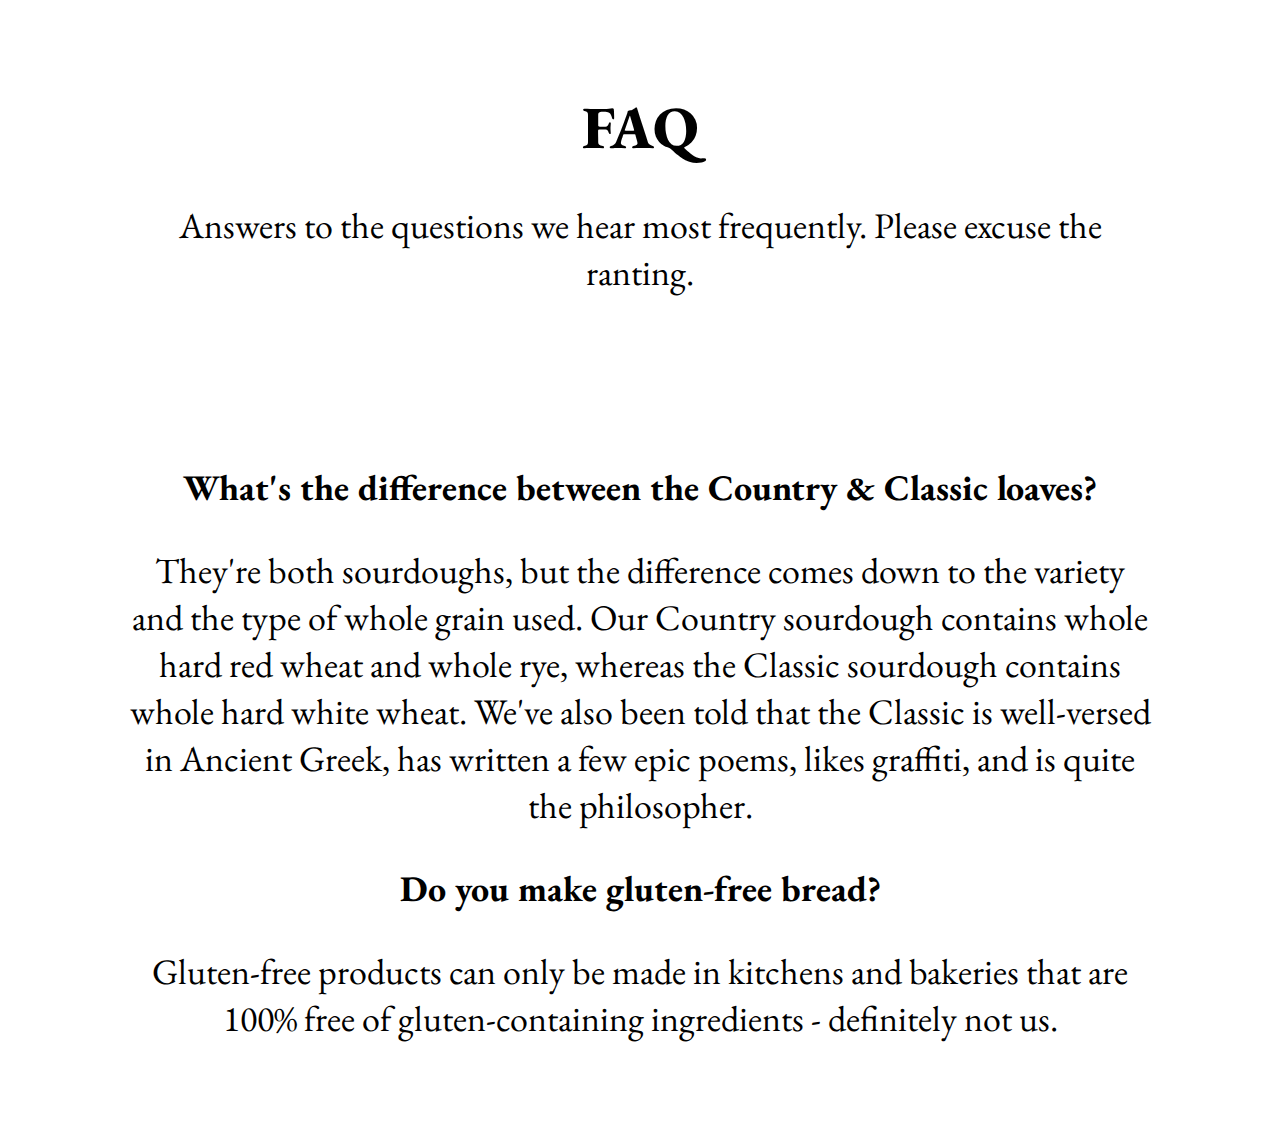
==== faq/index.html @ de00abee "scaled text" ====
<!DOCTYPE html>
<html lang="en">
<head>
  <meta charset="utf-8">
  <meta name="viewport" content="width=device-width">
  <meta name="Description" content="No pies. No cakes. No Squaw. No Sheepherders bread.">
  <title>Village Bread - FAQ</title>
  <link rel="stylesheet" href="/style.css"/>
  <link rel="preconnect" href="https://fonts.googleapis.com">
  <link rel="preconnect" href="https://fonts.gstatic.com" crossorigin>
  <link href="https://fonts.googleapis.com/css2?family=EB+Garamond:wght@400;800&display=swap" rel="stylesheet">
</head>
<body>
  <div class="grid">
    <div class="item">
      <h1>FAQ</h1>
      <p>
      Answers to the questions we hear most frequently. Please excuse the ranting.
      </p>
    </div>
    <div class="item">
      <p>
        <strong>
        What&apos;s the difference between the Country &amp; Classic loaves?
        </strong>
      </p>
      <p>They&apos;re both sourdoughs, but the difference comes down to the variety and the type of whole grain used. Our Country sourdough contains whole hard red wheat and whole rye, whereas the Classic sourdough contains whole hard white wheat. We&apos;ve also been told that the Classic is well-versed in Ancient Greek, has written a few epic poems, likes graffiti, and is quite the philosopher.</p>
      <p>
        <strong>
        Do you make gluten-free bread?
        </strong>
      </p>
      <p>
      Gluten-free products can only be made in kitchens and bakeries that are 100% free of gluten-containing ingredients - definitely not us.
      </p>
    </div>
  </div>
</body>
</html>
---- style.css ----
/* https://blog.logrocket.com/flexible-layouts-without-media-queries/ */
* {
  --fluid-size: var(--min-font-size) * 1px + (var(--max-font-size) - var(--min-font-size)) * ((100vw - 420px) / (1200 - 420));
}

.grid {
  --gap: 0px;
  display: grid;
  gap: var(--gap);

  /* Using clamp() */
  grid-template-columns:
    repeat(
      auto-fit,
      minmax(
        clamp(
          100% - var(--gap),
          (50rem - 100%) * 999,
          100%),
        1fr
      )
    );
}

.item {
  padding: 3rem 8rem;
  text-align: center;
}

.logo {
  width: 7rem;
}

body {
  padding: 0;
  margin: 0;
  font-family: 'EB Garamond', serif;
  font-weight: 400;
}

h1, h2 {
  font-weight: 800;
  margin-bottom: 0.5rem;
}

h1, h2, p, li {
  font-size:
    clamp(
        var(--min-font-size) * 1px,
        var(--fluid-size),
        var(--max-font-size) * 1px
    );
}

h1 {
  --min-font-size: 30;
  --max-font-size: 60;
}

h2 {
  --min-font-size: 24;
  --max-font-size: 48;
}

p {
  --min-font-size: 18;
  --max-font-size: 36;
}

li {
  --min-font-size: 14;
  --max-font-size: 28;
}

a {
  color: #000;
}

a:hover {
  color: #444;
}
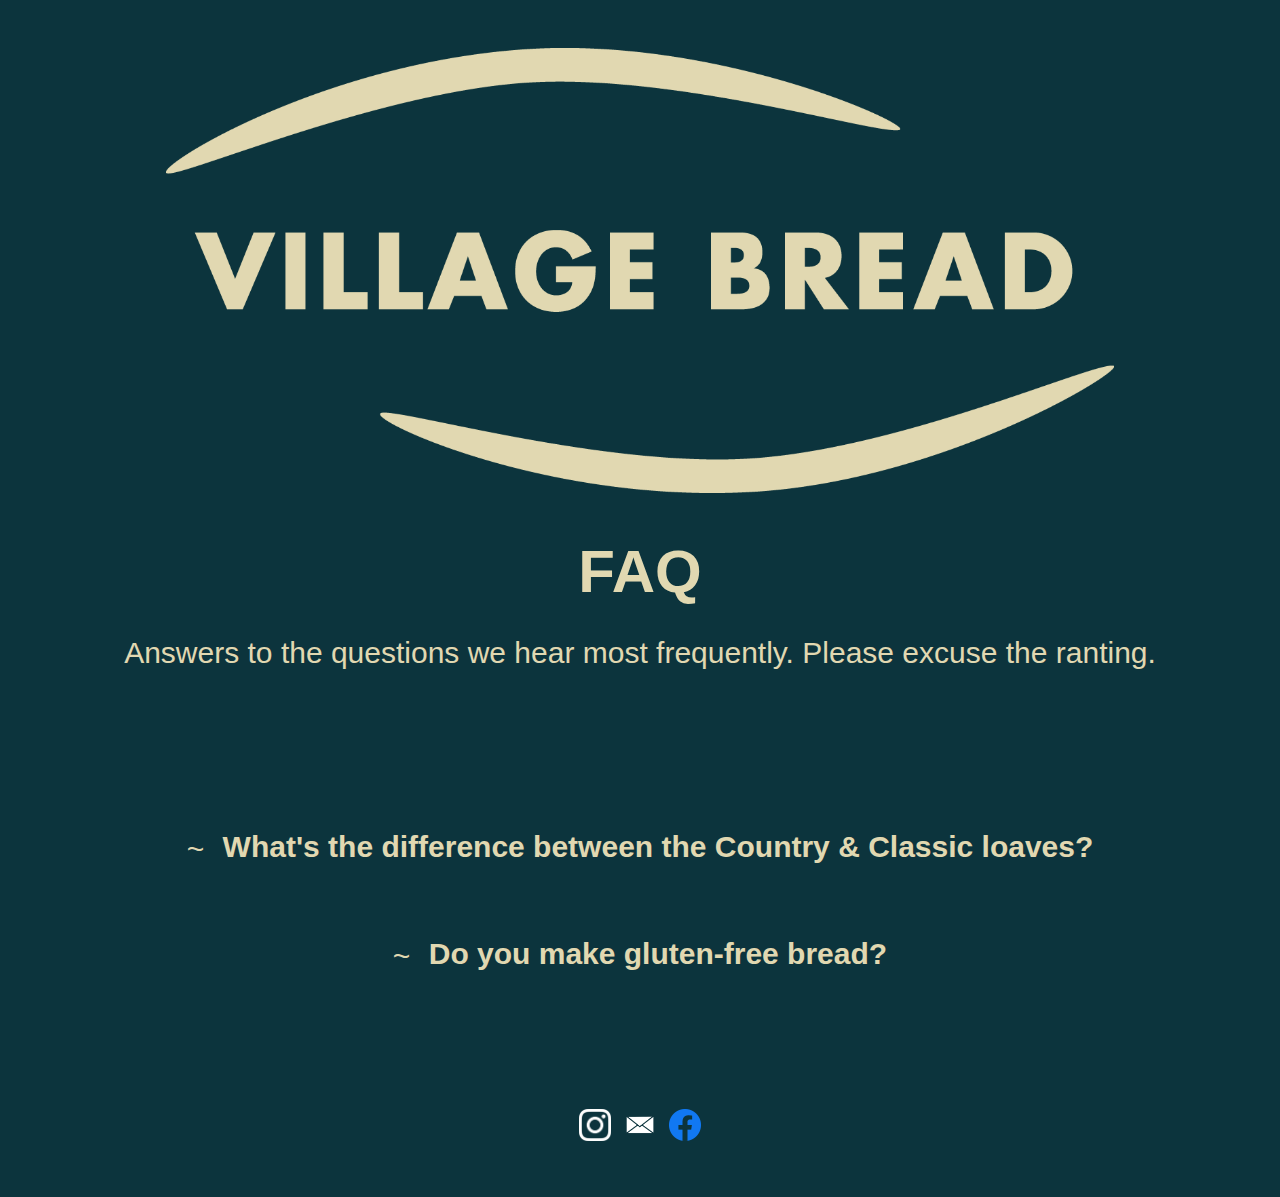
==== commit 590dc973: "accordian faq" ====
--- a/faq/index.html
+++ b/faq/index.html
@@ -13,26 +13,54 @@
 <body>
   <div class="grid">
     <div class="item">
+      <a href="/">
+        <img src="/assets/logo.png" alt="Village Bread">
+      </a>
       <h1>FAQ</h1>
       <p>
       Answers to the questions we hear most frequently. Please excuse the ranting.
       </p>
     </div>
     <div class="item">
-      <p>
-        <strong>
-        What&apos;s the difference between the Country &amp; Classic loaves?
-        </strong>
-      </p>
-      <p>They&apos;re both sourdoughs, but the difference comes down to the variety and the type of whole grain used. Our Country sourdough contains whole hard red wheat and whole rye, whereas the Classic sourdough contains whole hard white wheat. We&apos;ve also been told that the Classic is well-versed in Ancient Greek, has written a few epic poems, likes graffiti, and is quite the philosopher.</p>
-      <p>
-        <strong>
-        Do you make gluten-free bread?
-        </strong>
-      </p>
-      <p>
-      Gluten-free products can only be made in kitchens and bakeries that are 100% free of gluten-containing ingredients - definitely not us.
-      </p>
+      <section class="accordion">
+        <input type="checkbox" name="collapse" id="handle1">
+        <p class="handle">
+          <label for="handle1">
+            <strong>
+            What&apos;s the difference between the Country &amp; Classic loaves?
+            </strong>
+          </label>
+        </p>
+        <div class="content">
+          <p>They&apos;re both sourdoughs, but the difference comes down to the variety and the type of whole grain used. Our Country sourdough contains whole hard red wheat and whole rye, whereas the Classic sourdough contains whole hard white wheat. We&apos;ve also been told that the Classic is well-versed in Ancient Greek, has written a few epic poems, likes graffiti, and is quite the philosopher.</p>
+        </div>
+      </section>
+      <section class="accordion">
+        <input type="checkbox" name="collapse" id="handle2">
+        <p class="handle">
+          <label for="handle2">
+           <strong>
+             Do you make gluten-free bread?
+           </strong>
+          </label>
+        </p>
+        <div class="content">
+          <p>Gluten-free products can only be made in kitchens and bakeries that are 100% free of gluten-containing ingredients - definitely not us.</p>
+        </div>
+      </section>
+    </div>
+    <div class="item">
+      <div class="box">
+        <a href="https://www.instagram.com/villagebreadcalimesa/">
+          <img class="social" src="/assets/ig.png" alt="instagram">
+        </a>
+        <a href="mailto:info@villagebreadcalimesa.com">
+          <img style="width: 50px;" src="/assets/email.png">
+        </a>
+        <a href="https://www.facebook.com/villagebreadcalimesa/">
+          <img class="social" src="/assets/face.png" alt="facebook">
+        </a>
+      </div>
     </div>
   </div>
 </body>
--- a/style.css
+++ b/style.css
@@ -23,8 +23,12 @@
 }
 
 .item {
-  padding: 3rem 8rem;
+  padding: 3rem;
   text-align: center;
+}
+
+.item img {
+  max-width: 80%;
 }
 
 .logo {
@@ -34,7 +38,9 @@
 body {
   padding: 0;
   margin: 0;
-  font-family: 'EB Garamond', serif;
+  background-color: #0c343d;
+  color: #e1d8b1;
+  font-family: 'Noto Sans', sans-serif;
   font-weight: 400;
 }
 
@@ -53,29 +59,74 @@
 }
 
 h1 {
-  --min-font-size: 30;
+  --min-font-size: 40;
   --max-font-size: 60;
 }
 
 h2 {
   --min-font-size: 24;
-  --max-font-size: 48;
+  --max-font-size: 36;
 }
 
 p {
   --min-font-size: 18;
-  --max-font-size: 36;
+  --max-font-size: 30;
 }
 
 li {
   --min-font-size: 14;
-  --max-font-size: 28;
+  --max-font-size: 24;
 }
 
 a {
-  color: #000;
+  color: #e1d8b1;
 }
 
 a:hover {
-  color: #444;
+  color: #fff2cc;
 }
+
+.box {
+  display: flex;
+  justify-content: center;
+  align-items: center;
+}
+
+.social {
+  width: 40px;
+}
+
+/* FAQ - adapted from https://codeconvey.com/html-expand-collapse-text-without-javascript/ */
+.accordion > input[name="collapse"] {
+  display: none;
+}
+
+.accordion .content {
+  overflow: hidden;
+  height: 0;
+  transition: 0.5s;
+}
+
+.accordion label {
+  cursor: pointer;
+}
+
+.accordion .handle label:before {
+  content: "~";
+  display: inline-block;
+  margin-right: 10px;
+  line-height: 1.556em;
+  vertical-align: middle;
+  transition: 0.4s;
+}
+
+.accordion > input[name="collapse"]:checked ~ .handle label:before {
+    transform: rotate(180deg);
+    transform-origin: center;
+    transition: 0.4s;
+}
+
+.accordion > input[name="collapse"]:checked ~ .content {
+  height: 280px;
+  transition: height 0.5s;
+}
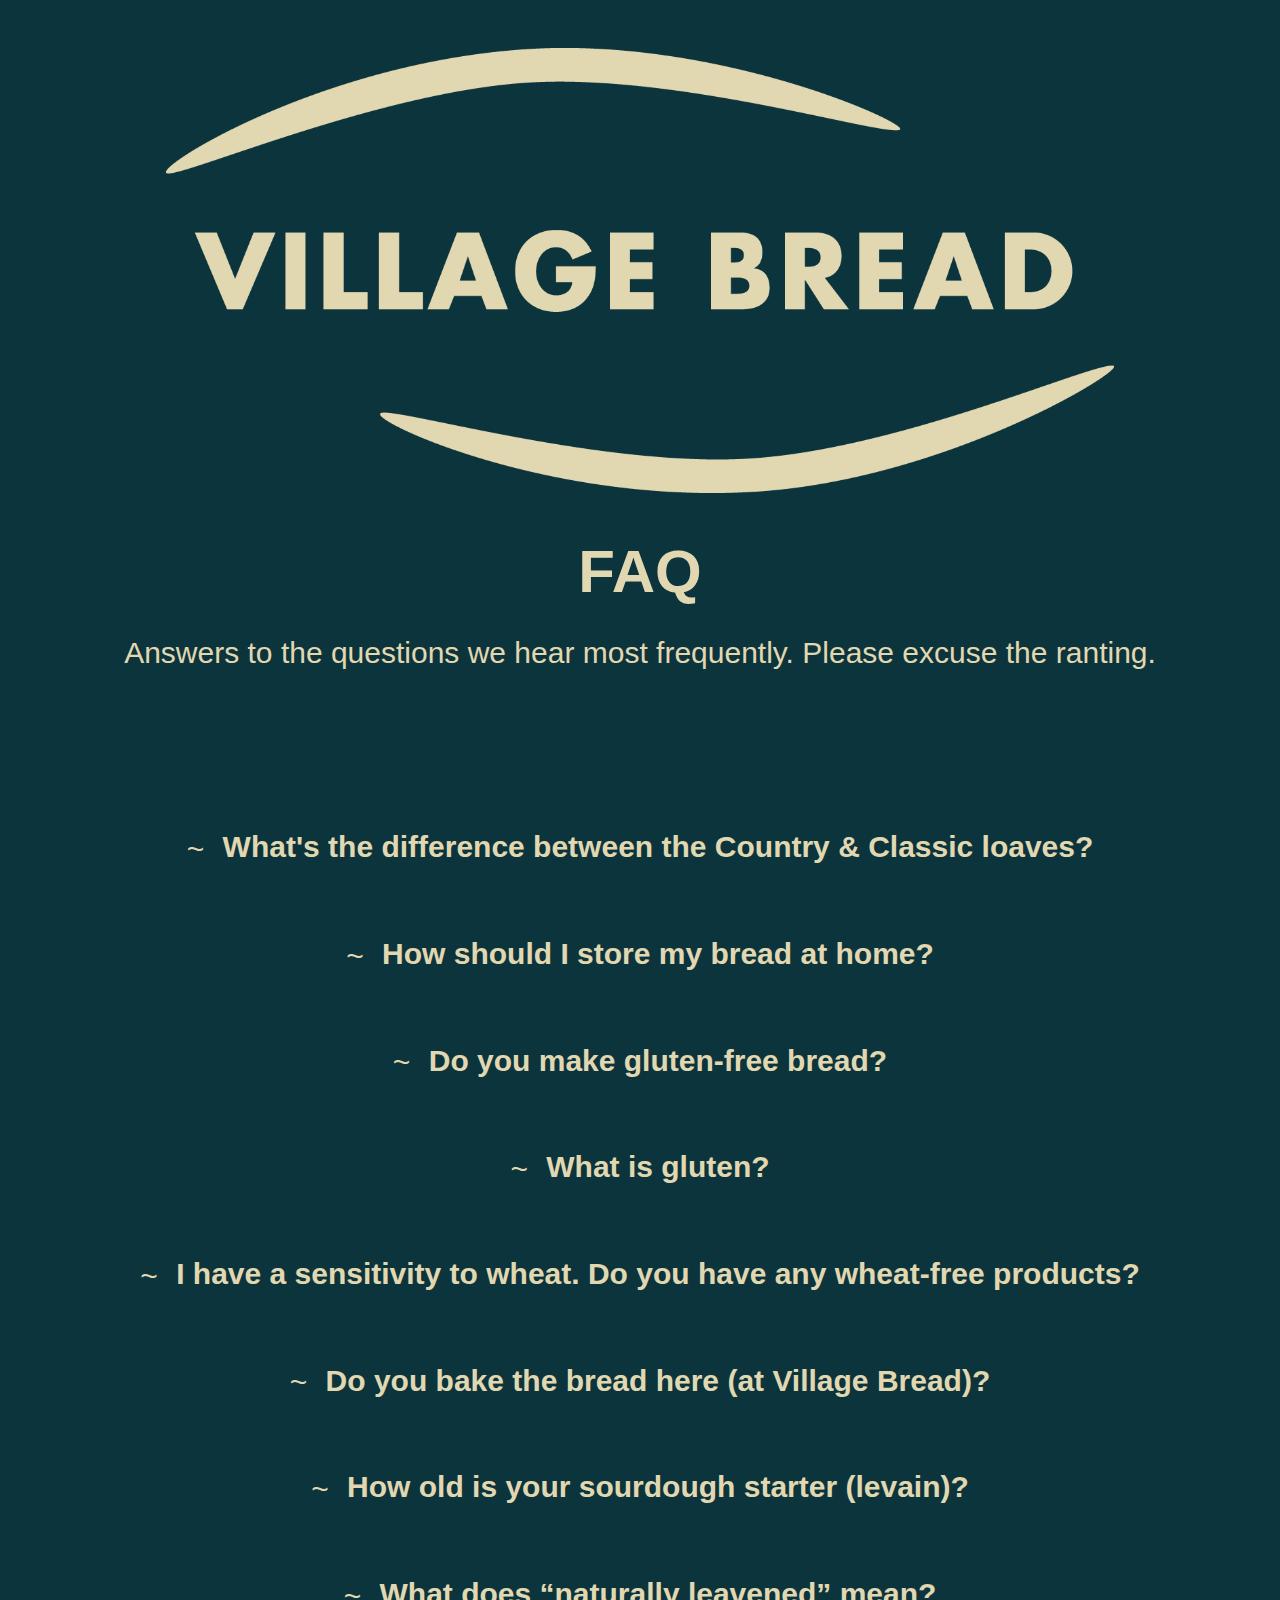
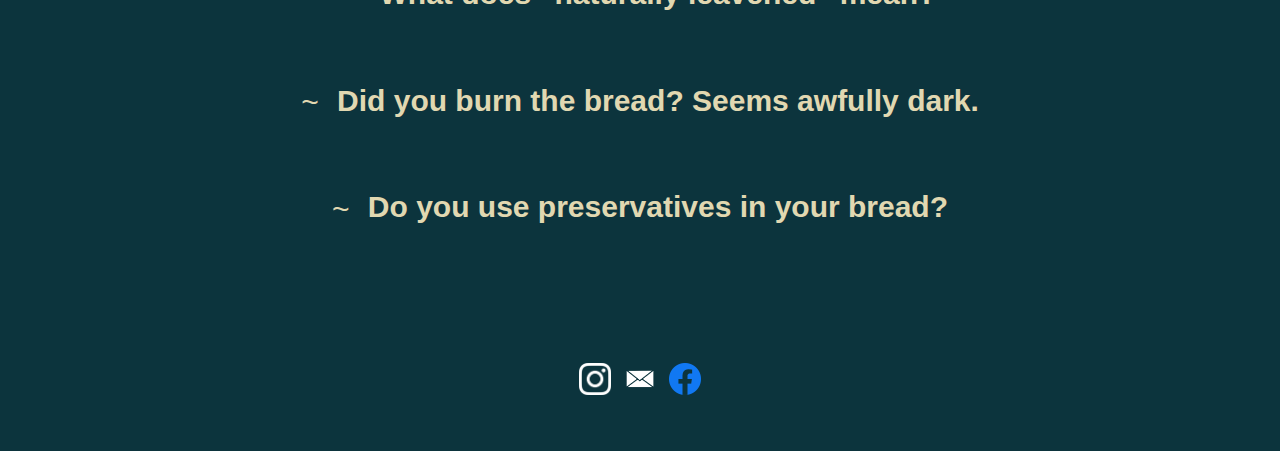
==== commit 0aaab9dc: "10 (for now)" ====
--- a/faq/index.html
+++ b/faq/index.html
@@ -39,6 +39,19 @@
         <input type="checkbox" name="collapse" id="handle2">
         <p class="handle">
           <label for="handle2">
+            <strong>
+              How should I store my bread at home?
+            </strong>
+          </label>
+        </p>
+        <div class="content">
+          <p>If you purchased it sliced (1) keep it in the bag you are provided at room temperature for several days or (2) keep it frozen and toast as you need it. If you purchased it unsliced, (1) keep it in a paper bag at room temperature for several days or (2) keep some frozen until you need it. The frozen portion should be wrapped in plastic - thaw it in the same plastic overnight at room temperature. Keeping bread in the refrigerator will make it stale much faster!</p>
+        </div>
+      </section>
+      <section class="accordion">
+        <input type="checkbox" name="collapse" id="handle3">
+        <p class="handle">
+          <label for="handle3">
            <strong>
              Do you make gluten-free bread?
            </strong>
@@ -46,6 +59,97 @@
         </p>
         <div class="content">
           <p>Gluten-free products can only be made in kitchens and bakeries that are 100% free of gluten-containing ingredients - definitely not us.</p>
+        </div>
+      </section>
+      <section class="accordion">
+        <input type="checkbox" name="collapse" id="handle4">
+        <p class="handle">
+          <label for="handle4">
+           <strong>
+            What is gluten?
+           </strong>
+          </label>
+        </p>
+        <div class="content">
+          <p>Gluten is protein found in wheat, rye, barley and a number of other grains processed in facilities that mill or roll wheat. Actually, it&apos;s a combination of a couple of proteins, but they act as one in when mixed together in water. A very small percentage of people worldwide have a serious medical condition (Celiac disease) which can lead to serious illness after ingesting gluten. Some people who have Gluten Sensitivity are able to eat certain gluten-forming grains (such as spelt) with no symptoms, but we suggest seeking advice from medical professionals before making any decisions to eat gluten-containing bread. We&apos;re bakers, not medical experts. But we do know that someone with Celiac disease shouldn&apos;t even walk into a bakery that deals with gluten anyhow.</p>
+        </div>
+      </section>
+      <section class="accordion">
+        <input type="checkbox" name="collapse" id="handle5">
+        <p class="handle">
+          <label for="handle5">
+           <strong>
+            I have a sensitivity to wheat. Do you have any wheat-free products?
+           </strong>
+          </label>
+        </p>
+        <div class="content">
+          <p>Not really. We specialize in producing traditional breads which use wheat or wheat-relatives (like rye and spelt) as a primary ingredient, we cannot guarantee that cross-contamination has not occurred in our bakery. On a side note, you might want to see if you&apos;re really allergic to “wheat”, or if its the artificial enrichments added to most commodity flours (to earn the government subsidy) or possibly even the modern crops grown by "big flour" which were selected for their ease of growth and chemical resistance.</p>
+        </div>
+      </section>
+      <section class="accordion">
+        <input type="checkbox" name="collapse" id="handle6">
+        <p class="handle">
+          <label for="handle6">
+           <strong>
+            Do you bake the bread here (at Village Bread)?
+           </strong>
+          </label>
+        </p>
+        <div class="content">
+          <p>Not only do we bake it here, we also mix our dough from very simple ingredients.</p>
+        </div>
+      </section>
+      <section class="accordion">
+        <input type="checkbox" name="collapse" id="handle7">
+        <p class="handle">
+          <label for="handle7">
+           <strong>
+            How old is your sourdough starter (levain)?
+           </strong>
+          </label>
+        </p>
+        <div class="content">
+          <p>That&apos;s a personal question for the community of microbes that live (and die) very frequently in our levain (sourdough culture), but we&apos;ll try to make this easy on you. We began culturing our levain from stone-milled whole grain organic California-grown hard red wheat in May 2016, about two months before we opened our doors. And don&apos;t go thinking that the age of a levain makes it any better like a fine wine or something like that. The levain is a community of yeasts & bacteria which is always changing it&apos;s composition based on the environment - it&apos;s the regularity of feeding, careful control of water and air temperature, and quality of grains that make all the difference. Each time a levain is fed, a large portion is removed. Think about it - all those microorganisms (yeast and bacteria) are reproducing & dying at a pretty fast rate. So it turns out that the 500 year-old sourdough starter Great Uncle Boris brought from the Motherland has definitely been replaced with localized microorganisms from being fed with whatever flour is available. However, the story of Great Uncle Boris definitely brings a certain romantic quality to that starter, and we appreciate that!</p>
+        </div>
+      </section>
+      <section class="accordion">
+        <input type="checkbox" name="collapse" id="handle8">
+        <p class="handle">
+          <label for="handle8">
+           <strong>
+            What does “naturally leavened” mean?
+           </strong>
+          </label>
+        </p>
+        <div class="content">
+          <p>Naturally leavened (or wild-leavened) breads are all sourdoughs, since they do not contain any added commercially produced yeast of any kind. These types of loaves are made by propagating naturally occurring yeast cells from the surface of grains or fruit. We like the term naturally leavened instead of sourdough since our bread tends to be mildly sour at most. The sour flavor of sourdoughs comes from the accumulation of lactic & acetic acid producing bacteria which flourish alongside wild yeast populations in a sourdough levain (starter). We like grain-flavored bread, not vitamin-C tablet flavored bread, so our methods aim to produce less sour flavors (which used to be considered a flaw). And keep in mind that some bakeries make “sourdough” loaves that are not naturally leavened, sometimes including ingredients such as vinegar to create a “sour flavor” along with commercial yeast to ensure fast fermentation.</p>
+        </div>
+      </section>
+      <section class="accordion">
+        <input type="checkbox" name="collapse" id="handle9">
+        <p class="handle">
+          <label for="handle9">
+           <strong>
+            Did you burn the bread? Seems awfully dark.
+           </strong>
+          </label>
+        </p>
+        <div class="content">
+          <p>Nope, we did that on purpose in our deck oven to provide our customers with a superior and traditional product. The bold bake is due to the <a href="https://en.wikipedia.org/wiki/Maillard_reaction">Maillard Reaction</a> in combination with the fresh whole grains in all of our products. Just as there are variations in roasting coffee beans, there are also variations in baking. We like the bold flavor of well-baked whole grains. This is the way bread was baked before the dawn of modern mass-production bread factories, and is still the way that real bakers bake their bread all around the world. If you&apos;d like a lighter-baked loaf, ask one of our bread slingers and they will try to accommodate.</p>
+        </div>
+      </section>
+      <section class="accordion">
+        <input type="checkbox" name="collapse" id="handle10">
+        <p class="handle">
+          <label for="handle10">
+           <strong>
+            Do you use preservatives in your bread?
+           </strong>
+          </label>
+        </p>
+        <div class="content">
+          <p>Never! We use traditional methods in our bread process, which naturally preserves our bread and increases the accessibility of the nutrients of the whole grains. We also do not receive any pre-processed dough, which is a disturbingly common method at many “bakeries” which offer “fresh-baked bread.” We&apos;re also proud to say that our bread will absolutely begin to mold after a few days at room temperature and stale very well in a refrigerator. We suggest eating the bread within 2-3 days of purchase (keep it in a paper bag) or freezing the portion that won&apos;t be consumed quickly (in wax paper or a plastic bag), then thaw it overnight when you&apos;re ready to finish it. You can also toast pre-sliced frozen bread straight from the freezer.</p>
         </div>
       </section>
     </div>
--- a/style.css
+++ b/style.css
@@ -127,6 +127,6 @@
 }
 
 .accordion > input[name="collapse"]:checked ~ .content {
-  height: 280px;
+  height: unset; /* how to animate variable height? */
   transition: height 0.5s;
 }
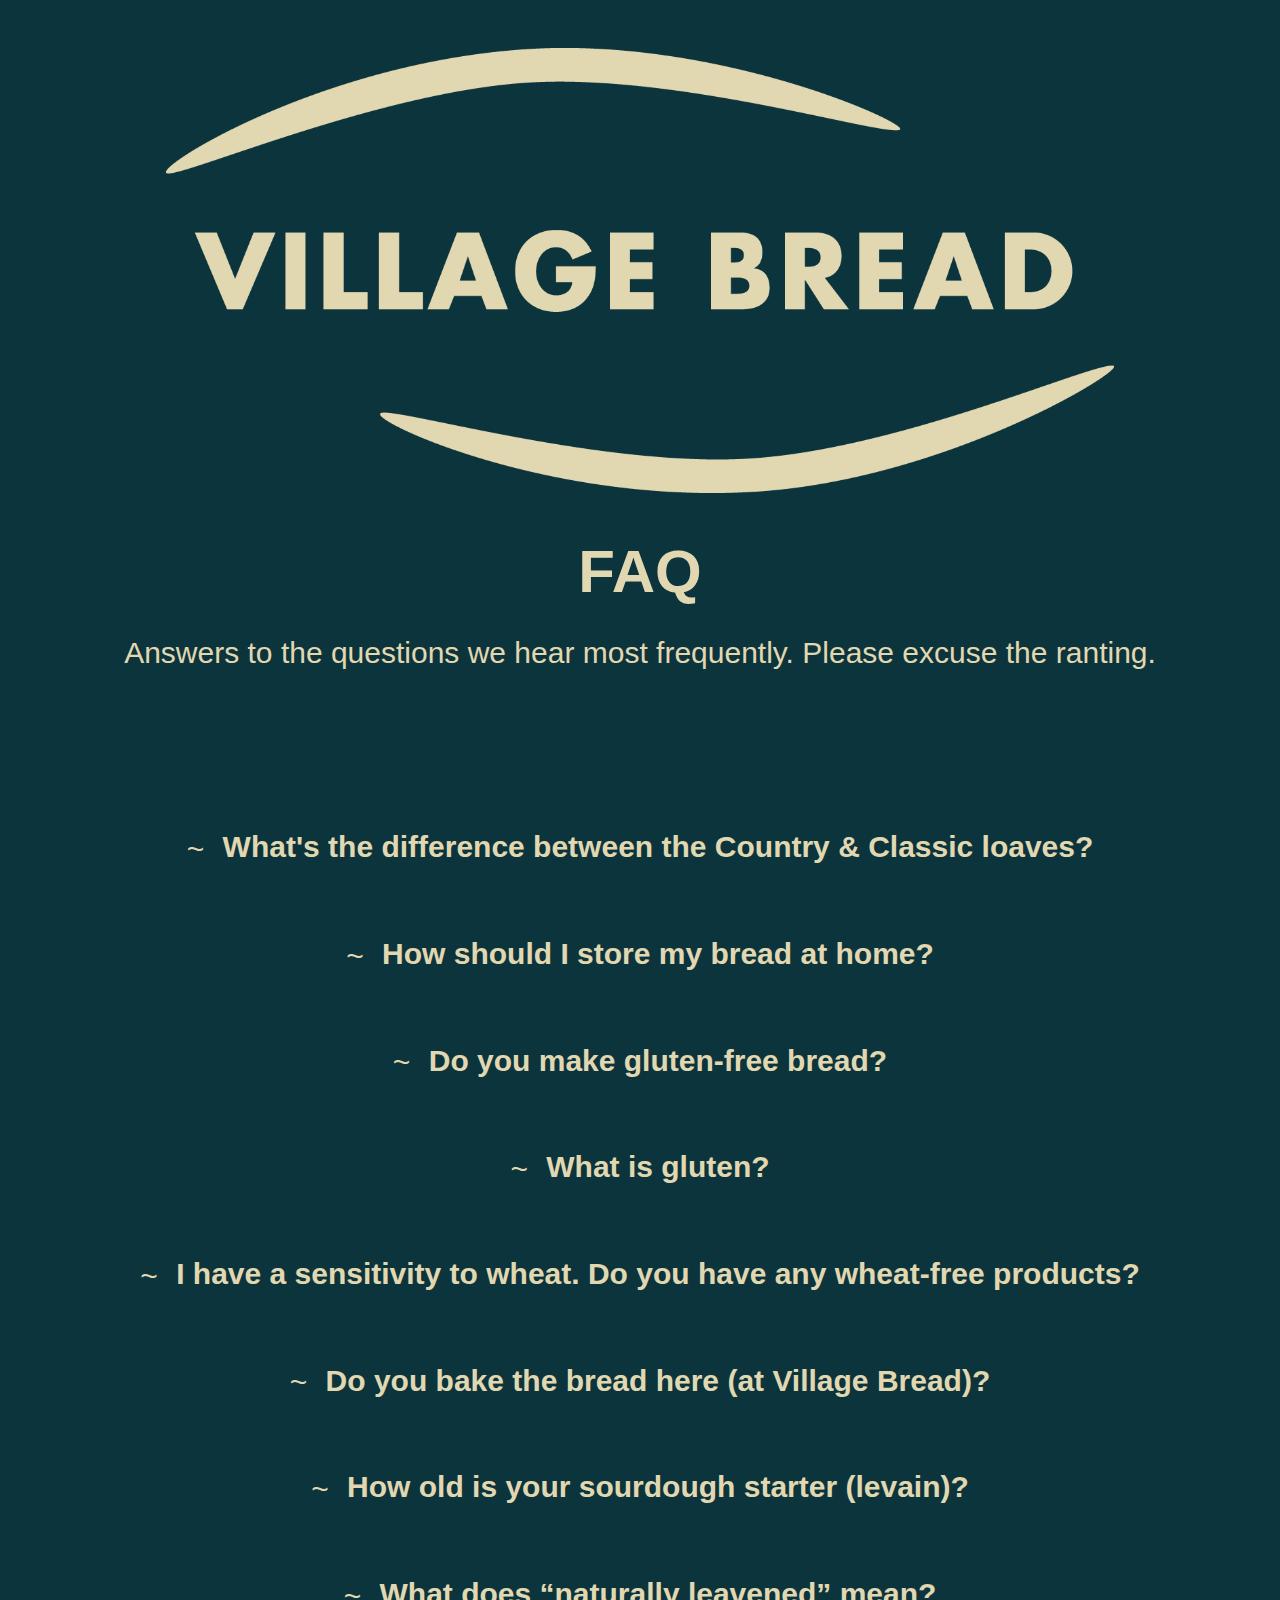
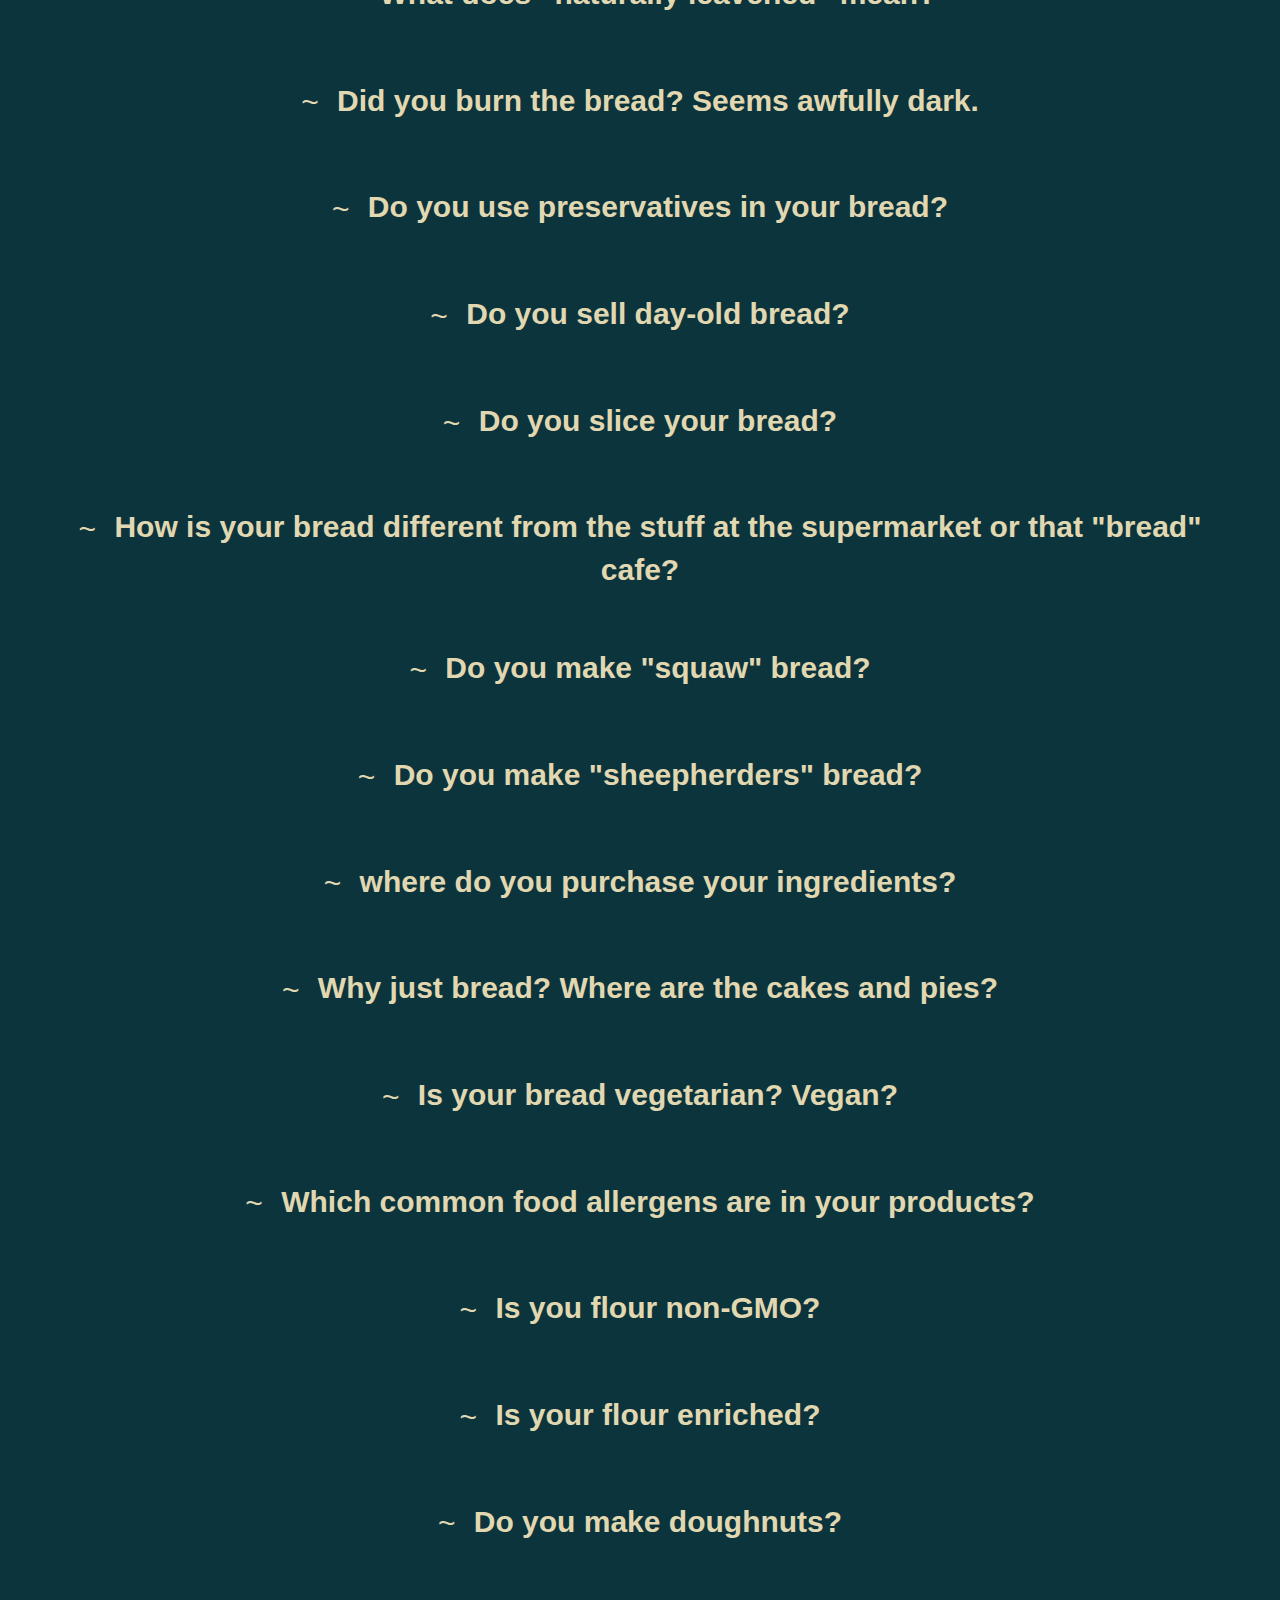
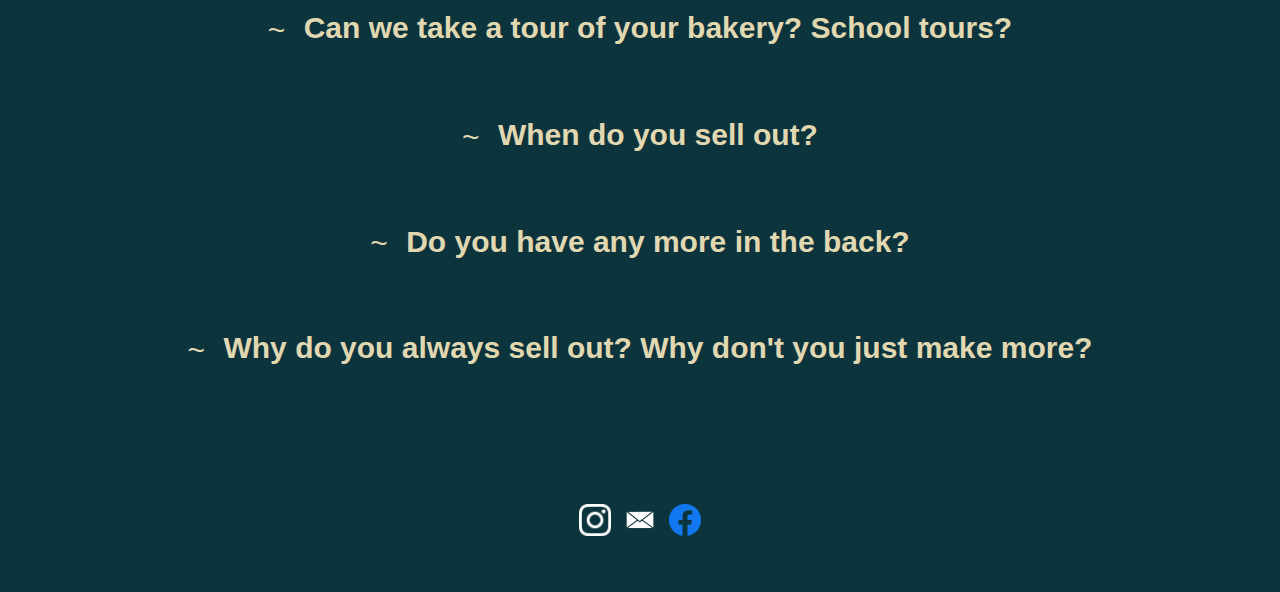
==== commit 8289d2a7: "the rest of the FAQ" ====
--- a/faq/index.html
+++ b/faq/index.html
@@ -152,6 +152,198 @@
           <p>Never! We use traditional methods in our bread process, which naturally preserves our bread and increases the accessibility of the nutrients of the whole grains. We also do not receive any pre-processed dough, which is a disturbingly common method at many “bakeries” which offer “fresh-baked bread.” We&apos;re also proud to say that our bread will absolutely begin to mold after a few days at room temperature and stale very well in a refrigerator. We suggest eating the bread within 2-3 days of purchase (keep it in a paper bag) or freezing the portion that won&apos;t be consumed quickly (in wax paper or a plastic bag), then thaw it overnight when you&apos;re ready to finish it. You can also toast pre-sliced frozen bread straight from the freezer.</p>
         </div>
       </section>
+      <section class="accordion">
+        <input type="checkbox" name="collapse" id="handle11">
+        <p class="handle">
+          <label for="handle11">
+           <strong>Do you sell day-old bread?
+           </strong>
+          </label>
+        </p>
+        <div class="content">
+          <p>Nope. We make our bread everyday in our bakery. Items that we don't sell (which is rare) are often donated to a local food pantry.</p>
+        </div>
+      </section>
+      <section class="accordion">
+        <input type="checkbox" name="collapse" id="handle12">
+        <p class="handle">
+          <label for="handle12">
+           <strong>Do you slice your bread?
+           </strong>
+          </label>
+        </p>
+        <div class="content">
+          <p>We will gladly slice properly-cooled bread upon request to around a 1/2″ thickness. However, we believe that pre-slicing bread has a detrimental effect on flavor and texture. Unsliced bread just might be the best thing since sliced bread if you have a good bread knife, cutting board and knife skills.</p>
+        </div>
+      </section>
+      <section class="accordion">
+        <input type="checkbox" name="collapse" id="handle13">
+        <p class="handle">
+          <label for="handle13">
+           <strong>How is your bread different from the stuff at the supermarket or that "bread" cafe?
+           </strong>
+          </label>
+        </p>
+        <div class="content">
+          <p>Unlike most non-artisan or fake "artisan" bakeries, we actually follow the entire bread baking process in our bakery using heritage and organic grains as often as possible. We have very few pieces of equipment, which means the bakers constantly monitor the entire fermentation process. We don't use any preservatives, we refuse to use bleached flour, we use a low-impact mixing processes, and are admirers the methods of <a href="https://en.wikipedia.org/wiki/Raymond_Calvel">Raymond Calvel</a>. We use top-notch ingredients (ask us about them) and care more about the source and skill it takes to produce all of these ingredients. We know our miller, and our miller knows the grain farmers. We know our egg farmer and honey producer. We know our olive oil grower and producer. We know our produce farmers too. Ask that other bakery if they have these relationships.</p>
+        </div>
+      </section>
+      <section class="accordion">
+        <input type="checkbox" name="collapse" id="handle14">
+        <p class="handle">
+          <label for="handle14">
+           <strong>Do you make "squaw" bread?
+           </strong>
+          </label>
+        </p>
+        <div class="content">
+          <p>Eeeeeeewwwww, no way! We're not that kind of bakery. #CancelSquaw</p>
+        </div>
+      </section>
+      <section class="accordion">
+        <input type="checkbox" name="collapse" id="handle15">
+        <p class="handle">
+          <label for="handle15">
+           <strong>Do you make "sheepherders" bread?
+           </strong>
+          </label>
+        </p>
+        <div class="content">
+          <p>Nope. That is a specialty of Schat's Bakery, based upon a Basque bread recipe. Read more about this bread of the sheepherding migrants from the <a href="https://en.wikipedia.org/wiki/Basque_Country_(greater_region)">Basque Country</a> on <a href="http://erickschatsbakery.com/">Schat's website</a>.</p>
+        </div>
+      </section>
+      <section class="accordion">
+        <input type="checkbox" name="collapse" id="handle16">
+        <p class="handle">
+          <label for="handle16">
+           <strong>where do you purchase your ingredients?
+           </strong>
+          </label>
+        </p>
+        <div class="content">
+          <p>Regionally and locally when feasible! If not, we at least want to know the origin (like a farmer) of each product. We use ingredients from local sources whenever possible: whole grains are from <a href="https://www.camascountrymill.com/">Camas Country Mill</a>, citrus from <a href="http://www.arnottfarms.com/">Arnott Farms,</a> berries and apples from Oak Glen, and our chocolate is crafted by <a href="http://www.parliamentchocolate.com/">Parliament Chocolate</a> in Redlands from single-origin cacao. Our raw wildflower honey is from <a href="https://colonyandkeeper.com/">Colony &amp; Keeper</a> in Redlands. We have a small number of products from local producers available at the bakery, including <a href="https://www.facebook.com/lucidroasters/">Lucid</a> coffee beans, <a href="https://parliamentchocolate.com/">chocolate bars</a>, and even <a href="http://www.goodiefarm.com/">fresh produce</a> from Goodie Farm once per week. We'd love to form more partnerships with other local or regional producers to incorporate into our products. If you are a local producer with a California State wholesale license or possess a Class B Cottage License, please <a href="mailto:info@villagebreadcalimesa.com">contact us</a> if you believe you have a product that we might find useful in our bakery.</p>
+        </div>
+      </section>
+      <section class="accordion">
+        <input type="checkbox" name="collapse" id="handle17">
+        <p class="handle">
+          <label for="handle17">
+           <strong>Why just bread? Where are the cakes and pies?
+           </strong>
+          </label>
+        </p>
+        <div class="content">
+          <p>Just bread? JUST BREAD??? Bread is food, daily food. Bread is our specialty! Bread has been a staple of human survival for thousands of years. Bread is an everyday food, not just for special occasions or cravings. We would rather leave the cakes and pie to the dedicated cake or pie professionals. We do have some non-bread items at our bakery, like whole grain cookies, croissants, danishes and brioches. But bread is in our name and we're sticking to it. Next time you're visiting your favorite cake shop, ask about their naturally-leavened hearth breads and heritage grains - they probably don't make any.</p>
+        </div>
+      </section>
+      <section class="accordion">
+        <input type="checkbox" name="collapse" id="handle18">
+        <p class="handle">
+          <label for="handle18">
+           <strong>Is your bread vegetarian? Vegan?
+           </strong>
+          </label>
+        </p>
+        <div class="content">
+          <p>The majority of our bread is plant-based (most sourdoughs, baguettes, Pain de mie, pretzels). The rest we believe is vegetarian (depending on how do you feel about eggs and dairy). Our challah loaves are made with eggs, but contain no dairy. We use no animal products in any of our hearth breads, unless it is indicated in the name on special loaves. Any items with added sugar (not too many of them) are prepared with fair-trade evaporated cane sugar or local raw honey (not beet sugar or corn syrup).</p>
+        </div>
+      </section>
+      <section class="accordion">
+        <input type="checkbox" name="collapse" id="handle19">
+        <p class="handle">
+          <label for="handle19">
+           <strong>Which common food allergens are in your products?
+           </strong>
+          </label>
+        </p>
+        <div class="content">
+          <p>Wheat along with rye, buckwheat, oats and seeds. Some of our items include dairy and/or eggs. We frequently use almonds; walnuts, pecans and hazelnuts occasionally. We are also soy and peanut free. We use olive oil to keep the dough from sticking to the bins while bulk fermenting.</p>
+        </div>
+      </section>
+      <section class="accordion">
+        <input type="checkbox" name="collapse" id="handle20">
+        <p class="handle">
+          <label for="handle20">
+           <strong>Is you flour non-GMO?
+           </strong>
+          </label>
+        </p>
+        <div class="content">
+          <p>Yes, and also certified organic when possible.</p>
+        </div>
+      </section>
+      <section class="accordion">
+        <input type="checkbox" name="collapse" id="handle21">
+        <p class="handle">
+          <label for="handle21">
+           <strong>Is your flour enriched?
+           </strong>
+          </label>
+        </p>
+        <div class="content">
+          <p>We do use some enriched flour in a number of our products, but our goal is to eliminate these someday. In the meantime, we strive to incorporate as much stone-milled whole-grain and unenriched organic flour into our products as we can afford. We do offer several items that are made entirely from unenriched organic grains: Country Sourdough, Whole Wheat Sourdough, Ancient Sourdough (Sat only), 30% Rye sourdough (Tue, Fri and Sat), Vollkornbrot, and all of our cookies.</p>
+        </div>
+      </section>
+      <section class="accordion">
+        <input type="checkbox" name="collapse" id="handle22">
+        <p class="handle">
+          <label for="handle22">
+           <strong>Do you make doughnuts?
+           </strong>
+          </label>
+        </p>
+        <div class="content">
+          <p>No. We don't fry anything here. We doubt that the donut shop makes loaves of bread.</p>
+        </div>
+      </section>
+      <section class="accordion">
+        <input type="checkbox" name="collapse" id="handle23">
+        <p class="handle">
+          <label for="handle23">
+           <strong>Can we take a tour of your bakery? School tours?
+           </strong>
+          </label>
+        </p>
+        <div class="content">
+          <p>No. Sorry, but bakeries are dangerous places and, according to bakery lore, some adults and children have been known to not follow directions. Familiar with <a href="https://en.wikipedia.org/wiki/Max_and_Moritz#Sixth_Trick:_The_Baker">Max and Moritz</a>?</p>
+        </div>
+      </section>
+      <section class="accordion">
+        <input type="checkbox" name="collapse" id="handle24">
+        <p class="handle">
+          <label for="handle24">
+           <strong>When do you sell out?
+           </strong>
+          </label>
+        </p>
+        <div class="content">
+          <p>We sell out when we run out of products, which happens to vary day by day. It's completely dependent upon how many customers how up to the bakery. We haven't developed our clairvoyance just yet, so we can't give any advance notice. But you can call us anytime we're open to ask if it's happened yet.</p>
+        </div>
+      </section>
+      <section class="accordion">
+        <input type="checkbox" name="collapse" id="handle25">
+        <p class="handle">
+          <label for="handle25">
+           <strong>Do you have any more in the back?
+           </strong>
+          </label>
+        </p>
+        <div class="content">
+          <p>If we had more items available to sell, it would be in our best interest to sell them. Not hoard them in "the back" like a shoe store.</p>
+        </div>
+      </section>
+      <section class="accordion">
+        <input type="checkbox" name="collapse" id="handle26">
+        <p class="handle">
+          <label for="handle26">
+           <strong>Why do you always sell out? Why don't you just make more?
+           </strong>
+          </label>
+        </p>
+        <div class="content">
+          <p>We do often sell out of items, but definitely not always. However, we may not have all of our products available all day. We carefully calculate how much of each items is purchased on a particular day of each week for the past year, consider how many orders have been placed in advance, along with any information regarding variables (big event in the next town over, weather, staff illnesses, holidays, etc.) and do our best to estimate how much we should make. We make adjustments if certain items consistently sell-out early, or are difficult to sell in any case. All of this planning happens a week in advance. Then again, we are primarily a community retail bakery, which means we never know who's going to show up each day. Hope you can understand this from our standpoint. We don't want to waste our products (or efforts and expensive ingredients), and we don't sell day-old products. Instead, we choose to limit our production to what we believe we can actually sell. Quality over profits, respect for food. We're not in this to get rich, just to make a living and feed our local community in the process.</p>
+        </div>
+      </section>
     </div>
     <div class="item">
       <div class="box">
